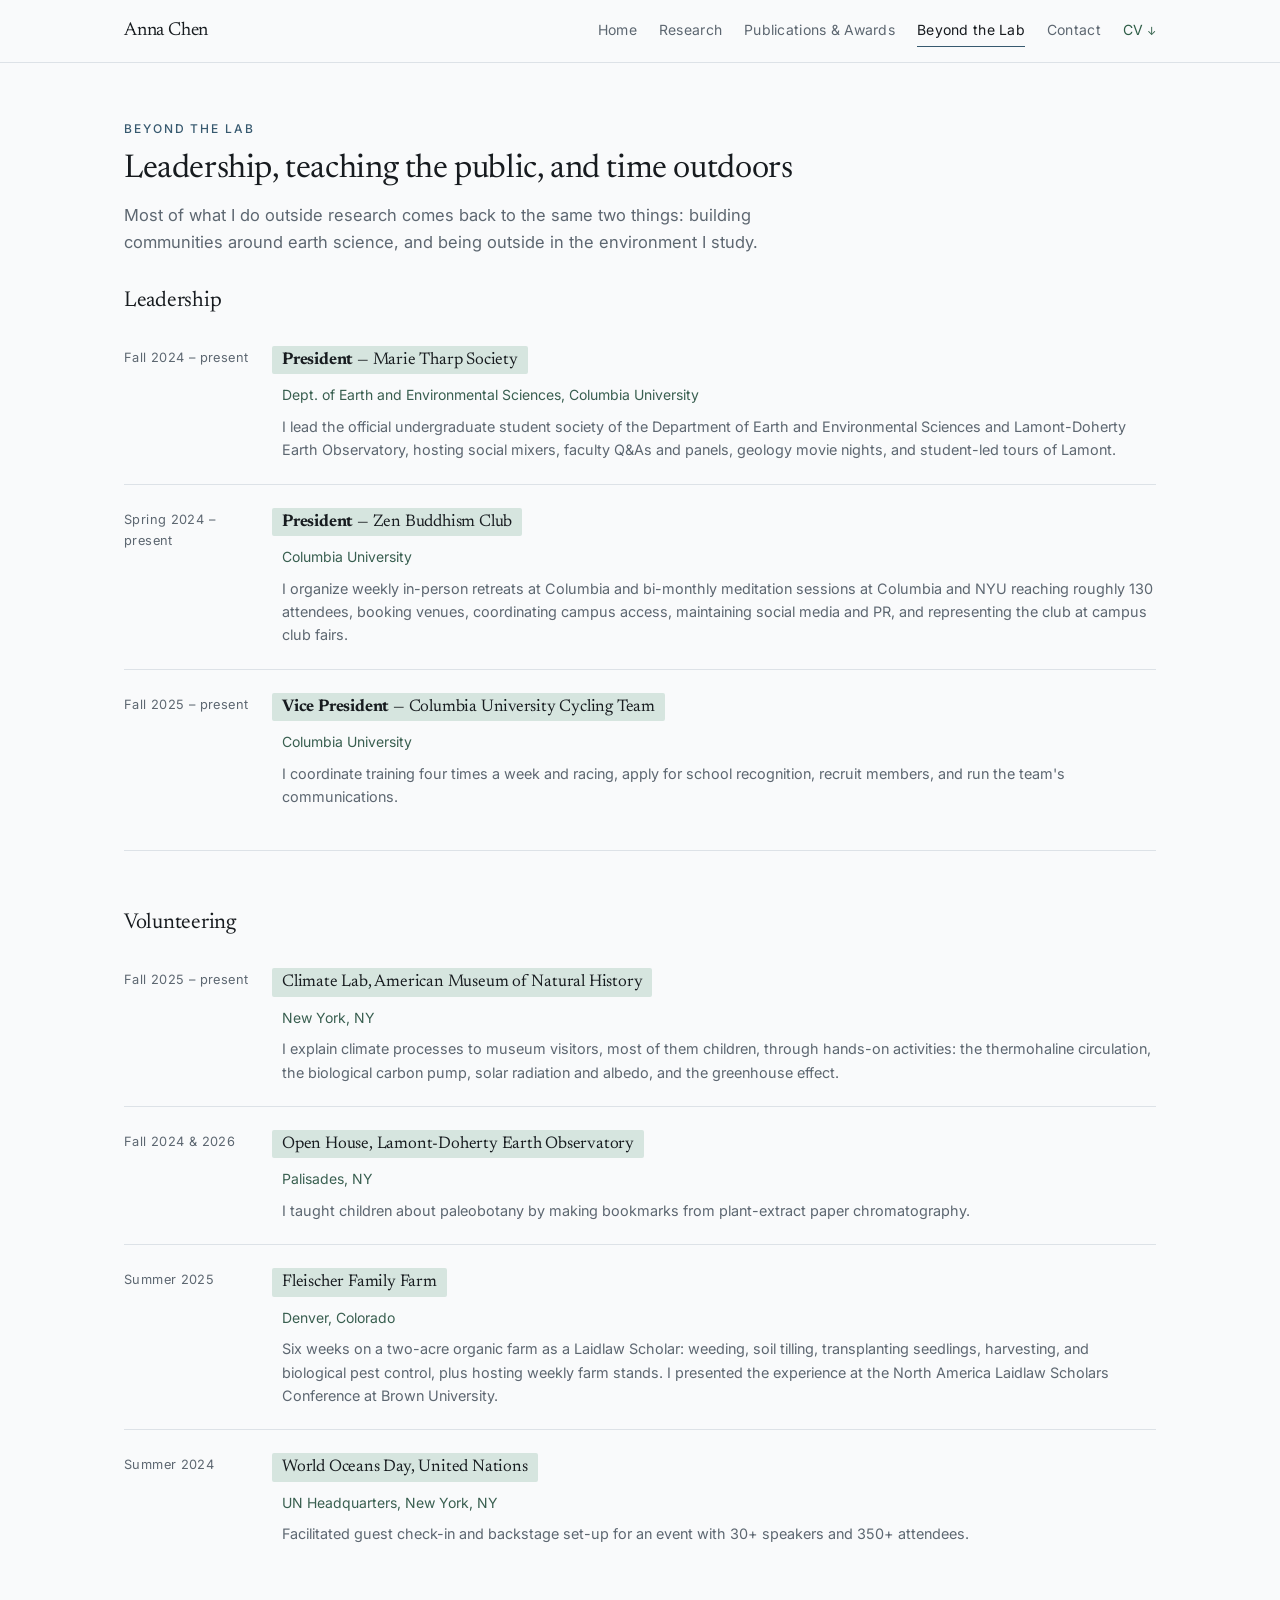
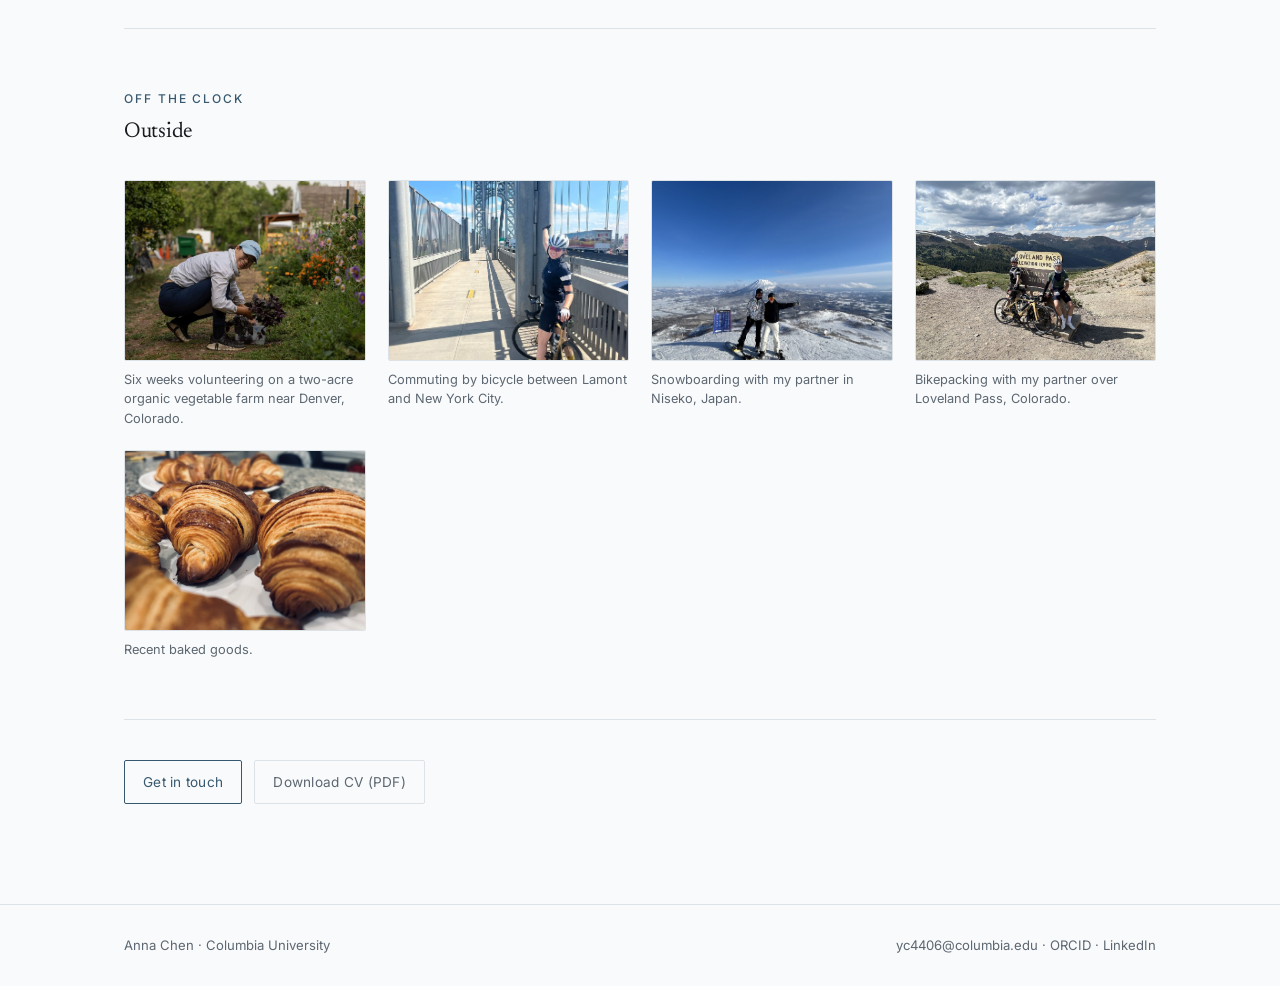
==== beyond.html @ fc453468 "Initialized personal website with Claude Opus 5 Pages: "index", "research", "publications", "beyond"" ====
<!DOCTYPE html>
<html lang="en" data-palette="lamont">
<head>
<meta charset="utf-8">
<meta name="viewport" content="width=device-width, initial-scale=1">
<title>Beyond the Lab — Anna Chen</title>
<meta name="description" content="Leadership and volunteering: Marie Tharp Society, Zen Buddhism Club, Columbia Cycling Team, American Museum of Natural History Climate Lab, and organic farming in Colorado.">
<link rel="icon" href="data:image/svg+xml,<svg xmlns='http://www.w3.org/2000/svg' viewBox='0 0 32 32'><text y='25' x='4' font-size='24'>🌊</text></svg>">
<link rel="preconnect" href="https://fonts.googleapis.com">
<link rel="preconnect" href="https://fonts.gstatic.com" crossorigin>
<link href="https://fonts.googleapis.com/css2?family=Newsreader:opsz,wght@6..72,300;6..72,400;6..72,500&family=Inter:wght@300;400;500;600&display=swap" rel="stylesheet">
<link rel="stylesheet" href="assets/style.css">
</head>
<body>
<a class="skip" href="#main">Skip to content</a>

<header class="site-header">
  <div class="wrap">
    <a class="wordmark" href="index.html">Anna Chen</a>
    <nav class="nav" aria-label="Main">
      <a href="index.html">Home</a>
      <a href="research.html">Research</a>
      <a href="publications.html">Publications &amp; Awards</a>
      <a href="beyond.html">Beyond the Lab</a>
      <a href="contact.html">Contact</a>
      <a class="cv-link" href="assets/docs/Anna_Chen_CV.pdf">CV</a>
    </nav>
  </div>
</header>

<main id="main">
<div class="wrap">

  <div class="sec-head" style="padding-top:56px">
    <div class="kicker">Beyond the lab</div>
    <h2>Leadership, teaching the public, and time outdoors</h2>
    <p>
      Most of what I do outside research comes back to the same two things: building communities
      around earth science, and being outside in the environment I study.
    </p>
  </div>

  <!-- ============ LEADERSHIP ============ -->
  <section style="padding-block:0 20px">
    <div class="sec-head" style="margin-bottom:8px">
      <h2 style="font-size:1.35rem">Leadership</h2>
    </div>

    <div class="entry">
      <div class="entry-date">Fall 2024 – present</div>
      <div>
        <h3><strong>President</strong> — Marie Tharp Society</h3>
        <div class="sub">Dept. of Earth and Environmental Sciences, Columbia University</div>
        <p>
          I lead the official undergraduate student society of the Department of Earth and
          Environmental Sciences and Lamont-Doherty Earth Observatory, hosting social mixers,
          faculty Q&amp;As and panels, geology movie nights, and student-led tours of Lamont.
        </p>
      </div>
    </div>

    <div class="entry">
      <div class="entry-date">Spring 2024 – present</div>
      <div>
        <h3><strong>President</strong> — Zen Buddhism Club</h3>
        <div class="sub">Columbia University</div>
        <p>
          I organize weekly in-person retreats at Columbia and bi-monthly meditation sessions at
          Columbia and NYU reaching roughly 130 attendees, booking venues, coordinating campus
          access, maintaining social media and PR, and representing the club at campus club fairs.
        </p>
      </div>
    </div>

    <div class="entry">
      <div class="entry-date">Fall 2025 – present</div>
      <div>
        <h3><strong>Vice President</strong> — Columbia University Cycling Team</h3>
        <div class="sub">Columbia University</div>
        <p>
          I coordinate training four times a week and racing, apply for school recognition, recruit
          members, and run the team's communications.
        </p>
      </div>
    </div>
  </section>

  <!-- ============ VOLUNTEERING ============ -->
  <section class="rule-top">
    <div class="sec-head" style="margin-bottom:8px">
      <h2 style="font-size:1.35rem">Volunteering</h2>
    </div>

    <div class="entry">
      <div class="entry-date">Fall 2025 – present</div>
      <div>
        <h3>Climate Lab, American Museum of Natural History</h3>
        <div class="sub">New York, NY</div>
        <p>
          I explain climate processes to museum visitors, most of them children, through hands-on
          activities: the thermohaline circulation, the biological carbon pump, solar radiation and
          albedo, and the greenhouse effect.
        </p>
      </div>
    </div>

    <div class="entry">
      <div class="entry-date">Fall 2024 &amp; 2026</div>
      <div>
        <h3>Open House, Lamont-Doherty Earth Observatory</h3>
        <div class="sub">Palisades, NY</div>
        <p>
          I taught children about paleobotany by making bookmarks from plant-extract paper
          chromatography.
        </p>
      </div>
    </div>

    <div class="entry">
      <div class="entry-date">Summer 2025</div>
      <div>
        <h3>Fleischer Family Farm</h3>
        <div class="sub">Denver, Colorado</div>
        <p>
          Six weeks on a two-acre organic farm as a Laidlaw Scholar: weeding, soil tilling,
          transplanting seedlings, harvesting, and biological pest control, plus hosting weekly farm
          stands. I presented the experience at the North America Laidlaw Scholars Conference at
          Brown University.
        </p>
      </div>
    </div>

    <div class="entry">
      <div class="entry-date">Summer 2024</div>
      <div>
        <h3>World Oceans Day, United Nations</h3>
        <div class="sub">UN Headquarters, New York, NY</div>
        <p>
          Facilitated guest check-in and backstage set-up for an event with 30+ speakers and 350+
          attendees.
        </p>
      </div>
    </div>
  </section>

  <!-- ============ PHOTOS ============ -->
  <section class="rule-top">
    <div class="sec-head">
      <div class="kicker">Off the clock</div>
      <h2 style="font-size:1.35rem">Outside</h2>
    </div>

    <div class="gallery">
      <div class="gal-item"><figure>
        <img src="assets/img/life-farm.jpg" alt="Anna transplanting seedlings on an organic vegetable farm in Colorado"
             data-zoom="assets/img/life-farm.jpg">
        <figcaption>Six weeks volunteering on a two-acre organic vegetable farm near Denver, Colorado.</figcaption>
      </figure></div>

      <div class="gal-item"><figure>
        <img src="assets/img/life-cycling.jpg" alt="Anna with her bicycle on the George Washington Bridge"
             data-zoom="assets/img/life-cycling.jpg">
        <figcaption>Commuting by bicycle between Lamont and New York City.</figcaption>
      </figure></div>

      <div class="gal-item"><figure>
        <img src="assets/img/life-snowboard.jpg" alt="Anna and her partner snowboarding in Niseko, Japan"
             data-zoom="assets/img/life-snowboard.jpg">
        <figcaption>Snowboarding with my partner in Niseko, Japan.</figcaption>
      </figure></div>

      <div class="gal-item"><figure>
        <img src="assets/img/life-bikepacking.jpg" alt="Anna and her partner with loaded bicycles at Loveland Pass, Colorado"
             data-zoom="assets/img/life-bikepacking.jpg">
        <figcaption>Bikepacking with my partner over Loveland Pass, Colorado.</figcaption>
      </figure></div>

      <div class="gal-item"><figure>
        <img src="assets/img/life-baking.jpg" alt="A tray of freshly baked croissants"
             data-zoom="assets/img/life-baking.jpg">
        <figcaption>Recent baked goods.</figcaption>
      </figure></div>
    </div>
  </section>

  <div style="padding-block:10px 60px" class="rule-top">
    <div class="btn-row">
      <a class="btn" href="contact.html">Get in touch</a>
      <a class="btn btn-quiet" href="assets/docs/Anna_Chen_CV.pdf">Download CV (PDF)</a>
    </div>
  </div>

</div>
</main>

<footer class="site-footer">
  <div class="wrap">
    <div>Anna Chen · Columbia University</div>
    <div>
      <a href="mailto:yc4406@columbia.edu">yc4406@columbia.edu</a> ·
      <a href="https://orcid.org/0009-0008-9717-116X">ORCID</a> ·
      <a href="https://www.linkedin.com/in/anna-yiyu-chen/">LinkedIn</a>
    </div>
  </div>
</footer>

<script src="assets/site.js"></script>
</body>
</html>
---- assets/style.css ----
/* ============================================================
   Anna Chen — personal site
   One stylesheet. Palettes are CSS variables; swap via
   <html data-palette="oxide|lamont|umber|bordeaux|graphite">
   ============================================================ */

/* ---------- Palettes: light ---------- */
:root,
:root[data-palette="oxide"] {
  --bg:#FBF9F6; --bg2:#F3EFE9; --text:#1E1A17; --text2:#6B615A;
  --accent:#9A4A31; --accent2:#7A3823; --rule:#E4DDD4; --shadow:26 20 15;
}
:root[data-palette="lamont"] {
  --bg:#F9FAFB; --bg2:#EFF2F4; --text:#171B1F; --text2:#5D6771;
  --accent:#37596F; --accent2:#24404F; --rule:#DDE2E7; --shadow:15 20 26;
}
:root[data-palette="umber"] {
  --bg:#FAF7F1; --bg2:#F1EBE0; --text:#221D16; --text2:#6D6355;
  --accent:#7A5A34; --accent2:#5D4526; --rule:#E5DCCD; --shadow:26 22 15;
}
:root[data-palette="bordeaux"] {
  --bg:#FBF9F9; --bg2:#F2EDEE; --text:#191517; --text2:#675C60;
  --accent:#74303E; --accent2:#59222E; --rule:#E6DDDF; --shadow:25 18 20;
}
:root[data-palette="graphite"] {
  --bg:#F8F8F7; --bg2:#EEEEEC; --text:#16181A; --text2:#5F6467;
  --accent:#3B4348; --accent2:#23292D; --rule:#E1E1DE; --shadow:18 20 21;
}

/* ---------- Palettes: dark (system preference) ---------- */
@media (prefers-color-scheme: dark) {
  :root:not([data-theme="light"]),
  :root[data-palette="oxide"]:not([data-theme="light"]) {
    --bg:#171513; --bg2:#201D1A; --text:#ECE7E1; --text2:#A79C93;
    --accent:#CE8163; --accent2:#E2A085; --rule:#312C27; --shadow:0 0 0;
  }
  :root[data-palette="lamont"]:not([data-theme="light"]) {
    --bg:#121517; --bg2:#1A1E21; --text:#E7EBEE; --text2:#97A2AB;
    --accent:#86ADC5; --accent2:#A4C4D8; --rule:#282D31; --shadow:0 0 0;
  }
  :root[data-palette="umber"]:not([data-theme="light"]) {
    --bg:#16140F; --bg2:#1E1B16; --text:#EBE5DA; --text2:#A69B8A;
    --accent:#C59C66; --accent2:#D8B584; --rule:#2F2B23; --shadow:0 0 0;
  }
  :root[data-palette="bordeaux"]:not([data-theme="light"]) {
    --bg:#151213; --bg2:#1D1919; --text:#EBE6E7; --text2:#A2969A;
    --accent:#BC7986; --accent2:#CE95A0; --rule:#2E2829; --shadow:0 0 0;
  }
  :root[data-palette="graphite"]:not([data-theme="light"]) {
    --bg:#131415; --bg2:#1B1C1E; --text:#E9EAEB; --text2:#9A9FA3;
    --accent:#AEB8BD; --accent2:#C7CFD3; --rule:#2A2C2E; --shadow:0 0 0;
  }
}

/* ---------- Secondary accent: dark forest green ----------
   Used for links, headings, funding/fellowship tags, and the
   location/type line of each presentation. Independent of palette. */
:root { --sec:#2E5D46; --sec2:#20452F; }
@media (prefers-color-scheme: dark) {
  :root:not([data-theme="light"]) { --sec:#7FB396; --sec2:#9BC7AC; }
}

/* ---------- Reset & base ---------- */
*, *::before, *::after { box-sizing: border-box; }
html { -webkit-text-size-adjust: 100%; scroll-behavior: smooth; }
body {
  margin: 0;
  background: var(--bg);
  color: var(--text);
  font-family: Inter, -apple-system, BlinkMacSystemFont, "Segoe UI", Helvetica, Arial, sans-serif;
  font-size: 16.5px;
  line-height: 1.62;
  -webkit-font-smoothing: antialiased;
  font-feature-settings: "kern" 1;
}
img { max-width: 100%; display: block; }
a { color: var(--sec); text-decoration: none; }
a:hover { color: var(--sec2); text-decoration: underline; text-underline-offset: 3px; }
h1, h2, h3, h4 {
  font-family: Newsreader, "Iowan Old Style", "Palatino Linotype", Palatino, Georgia, serif;
  font-weight: 400;
  letter-spacing: -0.012em;
  line-height: 1.2;
  margin: 0;
}
p { margin: 0 0 1.05em; }
::selection { background: var(--accent); color: var(--bg); }

/* ---------- Layout ---------- */
.wrap { width: 100%; max-width: 1080px; margin: 0 auto; padding-inline: 24px; }
.narrow { max-width: 760px; }
section { padding-block: 60px; }
.rule-top { border-top: 1px solid var(--rule); }

/* ---------- Header ---------- */
.site-header {
  position: sticky; top: 0; z-index: 50;
  background: color-mix(in srgb, var(--bg) 88%, transparent);
  backdrop-filter: saturate(1.4) blur(10px);
  border-bottom: 1px solid var(--rule);
}
.site-header .wrap {
  display: flex; align-items: center; justify-content: space-between;
  gap: 20px; min-height: 62px;
}
.wordmark {
  font-family: Newsreader, "Iowan Old Style", Palatino, Georgia, serif;
  font-size: 1.18rem; color: var(--text); letter-spacing: -0.01em;
}
.wordmark:hover { text-decoration: none; color: var(--accent); }
.nav { display: flex; align-items: center; gap: 22px; flex-wrap: wrap; }
.nav a {
  color: var(--text2); font-size: 0.875rem; letter-spacing: 0.02em;
  padding-block: 4px; border-bottom: 1px solid transparent;
}
.nav a:hover { color: var(--text); text-decoration: none; border-bottom-color: var(--accent); }
.nav a[aria-current="page"] { color: var(--text); border-bottom-color: var(--accent); }
.nav a.cv-link { color: var(--sec); }
.nav a.cv-link::after { content: " ↓"; font-size: 0.8em; }

/* ---------- Hero ---------- */
.hero { padding-block: 76px 56px; }
.hero-grid {
  display: grid; grid-template-columns: minmax(0,1.45fr) minmax(0,1fr);
  gap: 56px; align-items: start;
}
.hero h1 { font-size: clamp(2.5rem, 6vw, 3.65rem); line-height: 1.06; margin-bottom: 6px; }
.hero h1 .cn {
  display: block; font-size: 0.5em; letter-spacing: 0.14em;
  color: var(--text2); margin-top: 12px; font-weight: 300;
}
.eyebrow {
  font-size: 0.775rem; letter-spacing: 0.15em; text-transform: uppercase;
  color: var(--accent); margin-bottom: 20px; font-weight: 500;
}
.lede { font-size: 1.1rem; color: var(--text2); max-width: 54ch; }
.lede strong { color: var(--text); font-weight: 500; }
.portrait {
  width: 100%; height: auto; border-radius: 2px; aspect-ratio: 1/1; object-fit: cover;
  object-position: center 22%; border: 1px solid var(--rule);
}
.portrait-cap {
  font-size: 0.775rem; color: var(--text2); margin-top: 10px; line-height: 1.5;
}

/* ---------- Buttons ---------- */
.btn-row { display: flex; flex-wrap: wrap; gap: 12px; margin-top: 30px; }
.btn {
  display: inline-flex; align-items: center; gap: 8px;
  font-size: 0.85rem; letter-spacing: 0.02em;
  padding: 10px 18px; border-radius: 2px;
  border: 1px solid var(--accent); color: var(--accent);
  background: transparent; transition: background .16s, color .16s;
}
.btn:hover { background: var(--accent); color: var(--bg); text-decoration: none; }
.btn-solid { background: var(--accent); color: var(--bg); }
.btn-solid:hover { background: var(--accent2); border-color: var(--accent2); color: var(--bg); }
.btn-quiet { border-color: var(--rule); color: var(--text2); }
.btn-quiet:hover { background: var(--bg2); color: var(--text); border-color: var(--text2); }

/* ---------- Section headings ---------- */
.sec-head { margin-bottom: 34px; }
.sec-head h2 { font-size: clamp(1.6rem, 3.4vw, 2.05rem); }
.sec-head .kicker {
  font-size: 0.75rem; letter-spacing: 0.16em; text-transform: uppercase;
  color: var(--accent); margin-bottom: 12px; font-weight: 500;
}
.sec-head p { color: var(--text2); max-width: 66ch; margin-top: 12px; }

/* ---------- Research-interests diagram ---------- */
.diagram-block { background: var(--bg2); border: 1px solid var(--rule); border-radius: 3px;
  padding: 26px 26px 20px; max-width: 760px; margin-inline: auto; }
.diagram-block svg { width: 100%; height: auto; }
.diagram-cap { font-size: 0.8rem; color: var(--text2); margin: 16px 0 0; line-height: 1.55; }
.svg-line { fill: none; stroke: var(--accent); stroke-width: 1.4; }
.svg-line-soft { fill: none; stroke: var(--text2); stroke-width: 1; }
.svg-fill { fill: var(--accent); }
.svg-fill-soft { fill: var(--text2); }
.svg-band { fill: var(--accent); opacity: 0.06; }
.svg-label { fill: var(--text); font-family: Inter, system-ui, sans-serif; font-size: 17px; }
.svg-label-sm { fill: var(--text2); font-family: Inter, system-ui, sans-serif; font-size: 15px; letter-spacing: 0.04em; }
.svg-num { fill: var(--bg); font-family: Inter, system-ui, sans-serif; font-size: 13.5px; font-weight: 600; }

/* ---------- Skills ---------- */
.skills-grid {
  display: grid; grid-template-columns: repeat(auto-fit, minmax(210px, 1fr)); gap: 30px 40px;
}
.skill-col h3 {
  font-size: 0.78rem; letter-spacing: 0.14em; text-transform: uppercase;
  color: var(--accent); font-family: Inter, system-ui, sans-serif; font-weight: 600;
  margin-bottom: 12px;
}
.skill-col ul { list-style: none; margin: 0; padding: 0; }
.skill-col li { padding: 5px 0; border-bottom: 1px solid var(--rule); font-size: 0.925rem; }
.skill-col li:last-child { border-bottom: 0; }
.skill-col li span { color: var(--text2); font-size: 0.86em; }

/* ---------- Research projects ---------- */
.project { padding-block: 56px; border-top: 1px solid var(--rule); }
.project:first-of-type { border-top: 0; padding-top: 8px; }
.proj-num {
  font-family: Newsreader, Georgia, serif; font-size: 0.95rem;
  color: var(--accent); letter-spacing: 0.1em; margin-bottom: 10px;
}
.project h2 { font-size: clamp(1.42rem, 3vw, 1.85rem); max-width: 46ch; }
.proj-meta {
  margin-top: 18px; display: flex; flex-wrap: wrap; gap: 8px 26px;
  font-size: 0.83rem; color: var(--text2);
}
.proj-meta b { font-weight: 500; color: var(--text); }
.tags { display: flex; flex-wrap: wrap; gap: 7px; margin-top: 16px; }
.tag {
  font-size: 0.72rem; letter-spacing: 0.06em; text-transform: uppercase;
  padding: 4px 10px; border: 1px solid var(--rule); border-radius: 2px;
  color: var(--text2); background: var(--bg2);
}
.tag-accent { color: var(--accent); border-color: color-mix(in srgb, var(--accent) 35%, var(--rule)); }
.tag-fund {
  color: var(--sec); border-color: color-mix(in srgb, var(--sec) 38%, var(--rule));
  background: color-mix(in srgb, var(--sec) 7%, var(--bg2));
}
.proj-body { display: grid; grid-template-columns: minmax(0,1fr) minmax(0,1fr); gap: 44px; margin-top: 30px; }
.role-box { border-left: 2px solid var(--accent); padding-left: 20px; }
.role-box h3 {
  font-size: 0.78rem; letter-spacing: 0.14em; text-transform: uppercase;
  color: var(--accent); font-family: Inter, system-ui, sans-serif; font-weight: 600; margin-bottom: 10px;
}
.role-box p { font-size: 0.95rem; }

/* ---------- Figures & media ---------- */
.fig { margin: 30px 0 0; }
.fig-frame {
  border: 1px solid var(--rule); background: #fff; border-radius: 2px;
  padding: 10px; cursor: zoom-in; transition: border-color .16s;
}
.fig-frame:hover { border-color: var(--accent); }
.fig-frame img { width: 100%; }
.fig figcaption { font-size: 0.78rem; color: var(--text2); margin-top: 10px; line-height: 1.55; }
.fig-two { display: grid; grid-template-columns: 1fr 1fr; gap: 14px; }
.zoom-hint {
  font-size: 0.72rem; letter-spacing: 0.06em; color: var(--text2);
  text-transform: uppercase; margin-top: 8px;
}

/* ---------- Resource row (abstract / poster / data) ---------- */
.resources { margin-top: 34px; border-top: 1px solid var(--rule); padding-top: 24px; }
.resources h3 {
  font-size: 0.78rem; letter-spacing: 0.14em; text-transform: uppercase;
  color: var(--text2); font-family: Inter, system-ui, sans-serif; font-weight: 600; margin-bottom: 16px;
}
.res-grid { display: grid; grid-template-columns: minmax(0,1.32fr) minmax(0,1fr); gap: 34px; align-items: start; }
.res-right { display: flex; flex-direction: column; gap: 26px; }
.res-list { margin: 8px 0 0; padding-left: 17px; font-size: 0.8rem; color: var(--text2); line-height: 1.5; }
.res-list li { margin-bottom: 6px; }
.res-list li::marker { color: var(--sec); }
.res-heading { font-size: 0.8rem; color: var(--text); font-weight: 500; margin: 0; }
.poster-card { }
.poster-thumb {
  border: 1px solid var(--rule); border-radius: 2px; overflow: hidden;
  background: #fff; cursor: zoom-in; display: block; transition: border-color .16s;
  aspect-ratio: 1140/1000;
}
.poster-thumb:hover { border-color: var(--accent); }
.poster-thumb img { width: 100%; height: 100%; object-fit: cover; object-position: top center; }
.poster-label { font-size: 0.8rem; color: var(--text2); margin-top: 9px; line-height: 1.5; }
.poster-label a { font-size: 0.95em; }

/* ---------- Abstract toggle ---------- */
details.abstract {
  border: 1px solid var(--rule); border-radius: 2px; background: var(--bg2);
  padding: 0; margin-top: 4px;
}
details.abstract > summary {
  list-style: none; cursor: pointer; padding: 13px 16px;
  font-size: 0.83rem; letter-spacing: 0.03em; color: var(--accent);
  display: flex; align-items: center; gap: 9px; user-select: none;
}
details.abstract > summary::-webkit-details-marker { display: none; }
details.abstract > summary::before {
  content: "+"; font-size: 1.05rem; line-height: 1; width: 13px;
  display: inline-block; text-align: center;
}
details.abstract[open] > summary::before { content: "–"; }
details.abstract[open] > summary { border-bottom: 1px solid var(--rule); }
.abstract-body { padding: 16px; font-size: 0.9rem; color: var(--text2); }
.abstract-body p:last-child { margin-bottom: 0; }
.abstract-body .session {
  font-size: 0.78rem; color: var(--text2); border-top: 1px solid var(--rule);
  padding-top: 12px; margin-top: 14px;
}
.abstract-body .session b { color: var(--text); font-weight: 500; }

/* ---------- Entry lists (pubs, awards, activities) ---------- */
.entry { padding: 22px 0; border-bottom: 1px solid var(--rule); display: grid;
  grid-template-columns: 130px minmax(0,1fr); gap: 10px 28px; }
.entry:last-child { border-bottom: 0; }
.entry-date { font-size: 0.8rem; color: var(--text2); letter-spacing: 0.03em; padding-top: 3px; }
.entry h3 {
  font-size: 1.06rem; margin-bottom: 10px; color: var(--text);
  display: inline-block; border-radius: 2px;
  padding: 4px 10px; margin-left: -10px;
  background: color-mix(in srgb, #2E7D57 17%, var(--bg));
}
@media (prefers-color-scheme: dark) {
  :root:not([data-theme="light"]) .entry h3 {
    background: color-mix(in srgb, #7FB396 18%, var(--bg));
  }
}
.entry .sub {
  font-size: 0.875rem; margin-bottom: 8px;
  color: color-mix(in srgb, var(--sec) 76%, var(--text2));
}
.entry .sub .amount { color: var(--text2); }
.entry p { font-size: 0.9rem; color: var(--text2); margin-bottom: 0; }
.entry ul { margin: 8px 0 0; padding-left: 18px; font-size: 0.9rem; color: var(--text2); }
.entry ul li { margin-bottom: 4px; }
.citation { font-size: 0.94rem; line-height: 1.6; }
.citation b { font-weight: 600; color: var(--text); }
.status {
  display: inline-block; font-size: 0.7rem; letter-spacing: 0.07em; text-transform: uppercase;
  color: var(--accent); border: 1px solid color-mix(in srgb, var(--accent) 35%, var(--rule));
  padding: 2px 8px; border-radius: 2px; margin-left: 2px; vertical-align: 2px;
}
.amount { color: var(--text2); font-size: 0.9em; }

/* ---------- Photo gallery ---------- */
.gallery { display: grid; grid-template-columns: repeat(auto-fit, minmax(230px, 1fr)); gap: 22px; }
.gal-item figure { margin: 0; }
.gal-item img {
  width: 100%; aspect-ratio: 4/3; object-fit: cover; border-radius: 2px;
  border: 1px solid var(--rule); cursor: zoom-in; transition: border-color .16s;
}
.gal-item img:hover { border-color: var(--accent); }
.gal-item figcaption { font-size: 0.8rem; color: var(--text2); margin-top: 9px; line-height: 1.5; }
.gallery-tall .gal-item img { aspect-ratio: 3/4; }

/* ---------- Contact ---------- */
.contact-grid { display: grid; grid-template-columns: repeat(auto-fit, minmax(240px,1fr)); gap: 34px; }
.contact-block h3 {
  font-size: 0.78rem; letter-spacing: 0.14em; text-transform: uppercase;
  color: var(--accent); font-family: Inter, system-ui, sans-serif; font-weight: 600; margin-bottom: 12px;
}
.contact-block p { font-size: 0.95rem; color: var(--text2); }
.contact-block a { word-break: break-word; }

/* ---------- Footer ---------- */
.site-footer {
  border-top: 1px solid var(--rule); padding-block: 30px; margin-top: 40px;
  font-size: 0.82rem; color: var(--text2);
}
.site-footer .wrap { display: flex; flex-wrap: wrap; gap: 12px 26px; justify-content: space-between; }
.site-footer a { color: var(--text2); }
.site-footer a:hover { color: var(--sec); }

/* ---------- Lightbox ---------- */
.lightbox {
  position: fixed; inset: 0; z-index: 100;
  background: rgba(12,10,9,0.93);
  display: flex; align-items: center; justify-content: center;
  padding: 28px; overflow: auto;
}
.lightbox img { max-width: 100%; max-height: 92vh; width: auto; object-fit: contain; border-radius: 2px; }
.lightbox.zoomed { align-items: flex-start; justify-content: flex-start; cursor: zoom-out; }
.lightbox.zoomed img { max-width: none; max-height: none; width: 2400px; }
.lb-close {
  position: fixed; top: 16px; right: 20px; z-index: 101;
  background: none; border: 1px solid rgba(255,255,255,0.35); color: #fff;
  font-size: 0.8rem; letter-spacing: 0.08em; padding: 7px 14px; border-radius: 2px;
  cursor: pointer; font-family: Inter, system-ui, sans-serif;
}
.lb-close:hover { border-color: #fff; }
.lb-hint {
  position: fixed; bottom: 18px; left: 50%; transform: translateX(-50%);
  color: rgba(255,255,255,0.6); font-size: 0.75rem; letter-spacing: 0.06em;
  font-family: Inter, system-ui, sans-serif;
}

/* ---------- Skip link ---------- */
.skip {
  position: absolute; left: -9999px; top: 0; background: var(--accent); color: var(--bg);
  padding: 10px 16px; z-index: 200;
}
.skip:focus { left: 8px; top: 8px; }
:focus-visible { outline: 2px solid var(--accent); outline-offset: 3px; }

/* ---------- Responsive ---------- */
@media (max-width: 900px) {
  .hero-grid { grid-template-columns: 1fr; gap: 36px; }
  .portrait { max-width: 340px; }
  .proj-body { grid-template-columns: 1fr; gap: 26px; }
  .res-grid { grid-template-columns: 1fr; gap: 28px; }
}
@media (max-width: 640px) {
  body { font-size: 16px; }
  section { padding-block: 44px; }
  .hero { padding-block: 46px 34px; }
  .wrap { padding-inline: 18px; }
  .site-header .wrap { flex-direction: column; align-items: flex-start; gap: 6px; padding-block: 10px; }
  .nav { gap: 16px; }
  .entry { grid-template-columns: 1fr; gap: 4px; }
  .entry-date { padding-top: 0; }
  .fig-two { grid-template-columns: 1fr; }
  .lightbox { padding: 12px; }
}

@media print {
  .site-header, .site-footer, .palette-bar, .lightbox { display: none !important; }
  body { background: #fff; color: #000; }
}
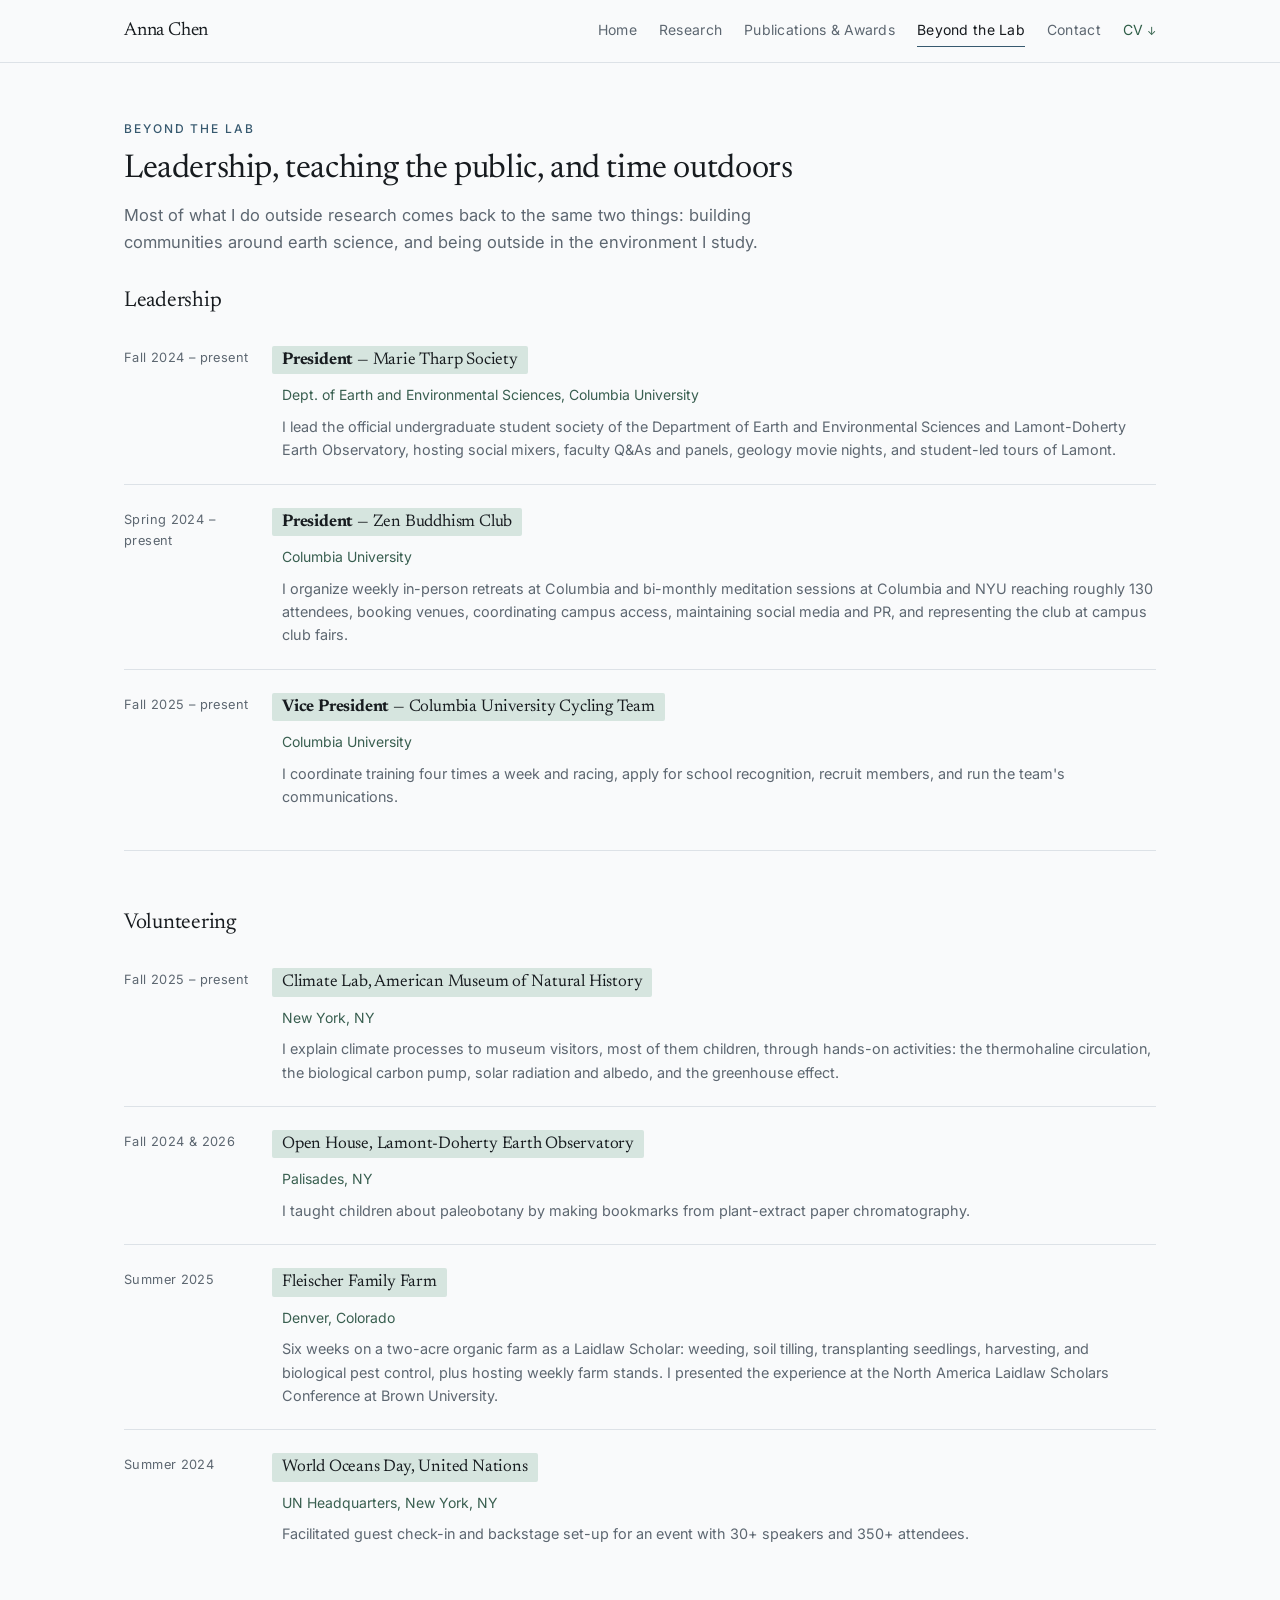
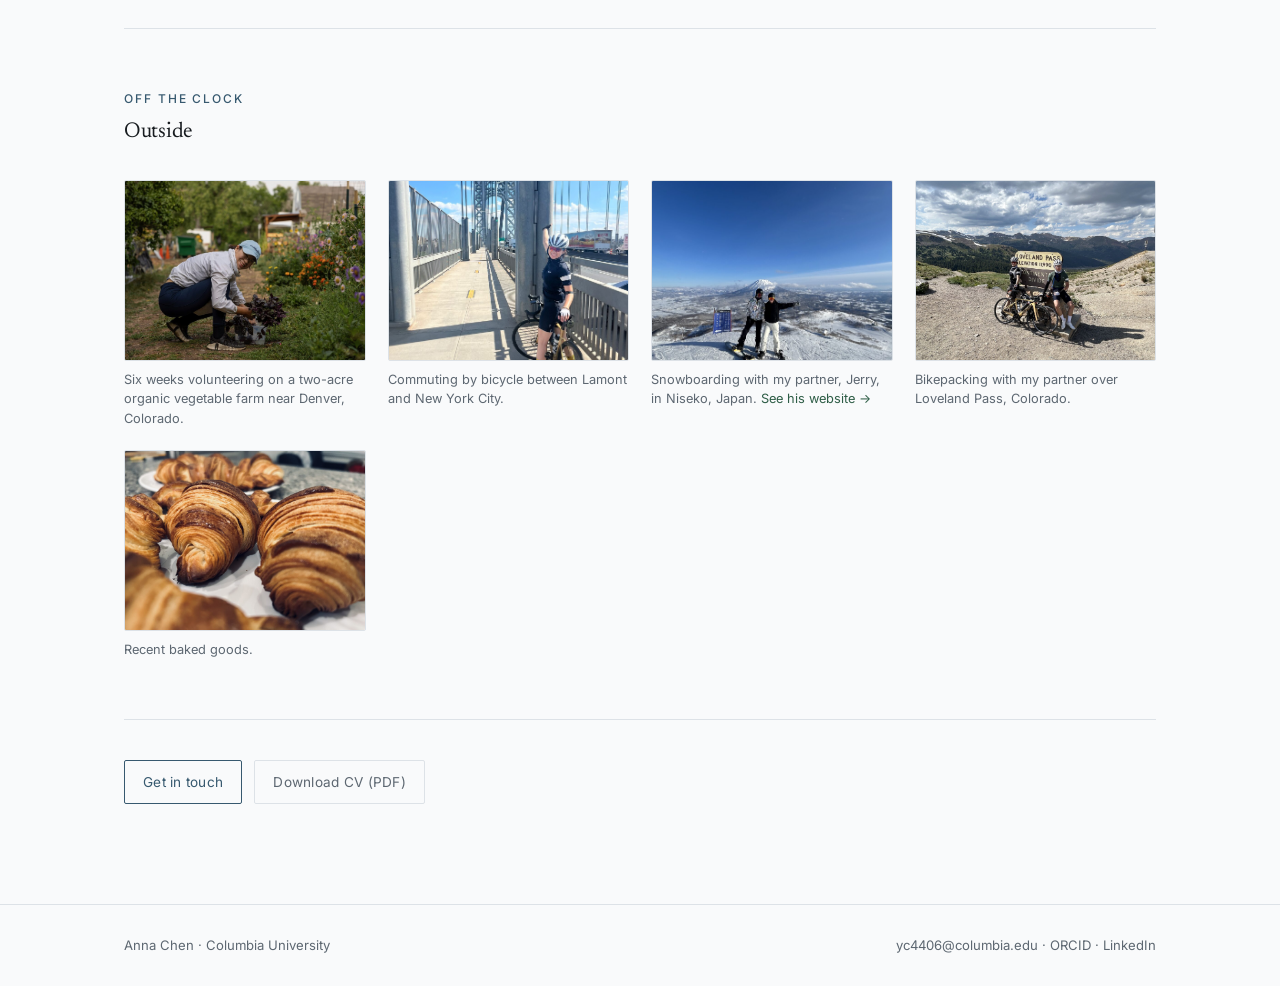
==== commit 6181b092: "added link to jerry's website, etc." ====
--- a/beyond.html
+++ b/beyond.html
@@ -166,7 +166,8 @@
       <div class="gal-item"><figure>
         <img src="assets/img/life-snowboard.jpg" alt="Anna and her partner snowboarding in Niseko, Japan"
              data-zoom="assets/img/life-snowboard.jpg">
-        <figcaption>Snowboarding with my partner in Niseko, Japan.</figcaption>
+        <figcaption>Snowboarding with my partner, Jerry, in Niseko, Japan. <a href="https://jerry-haoyu.github.io/">See his website →</a>
+        </figcaption>
       </figure></div>
 
       <div class="gal-item"><figure>
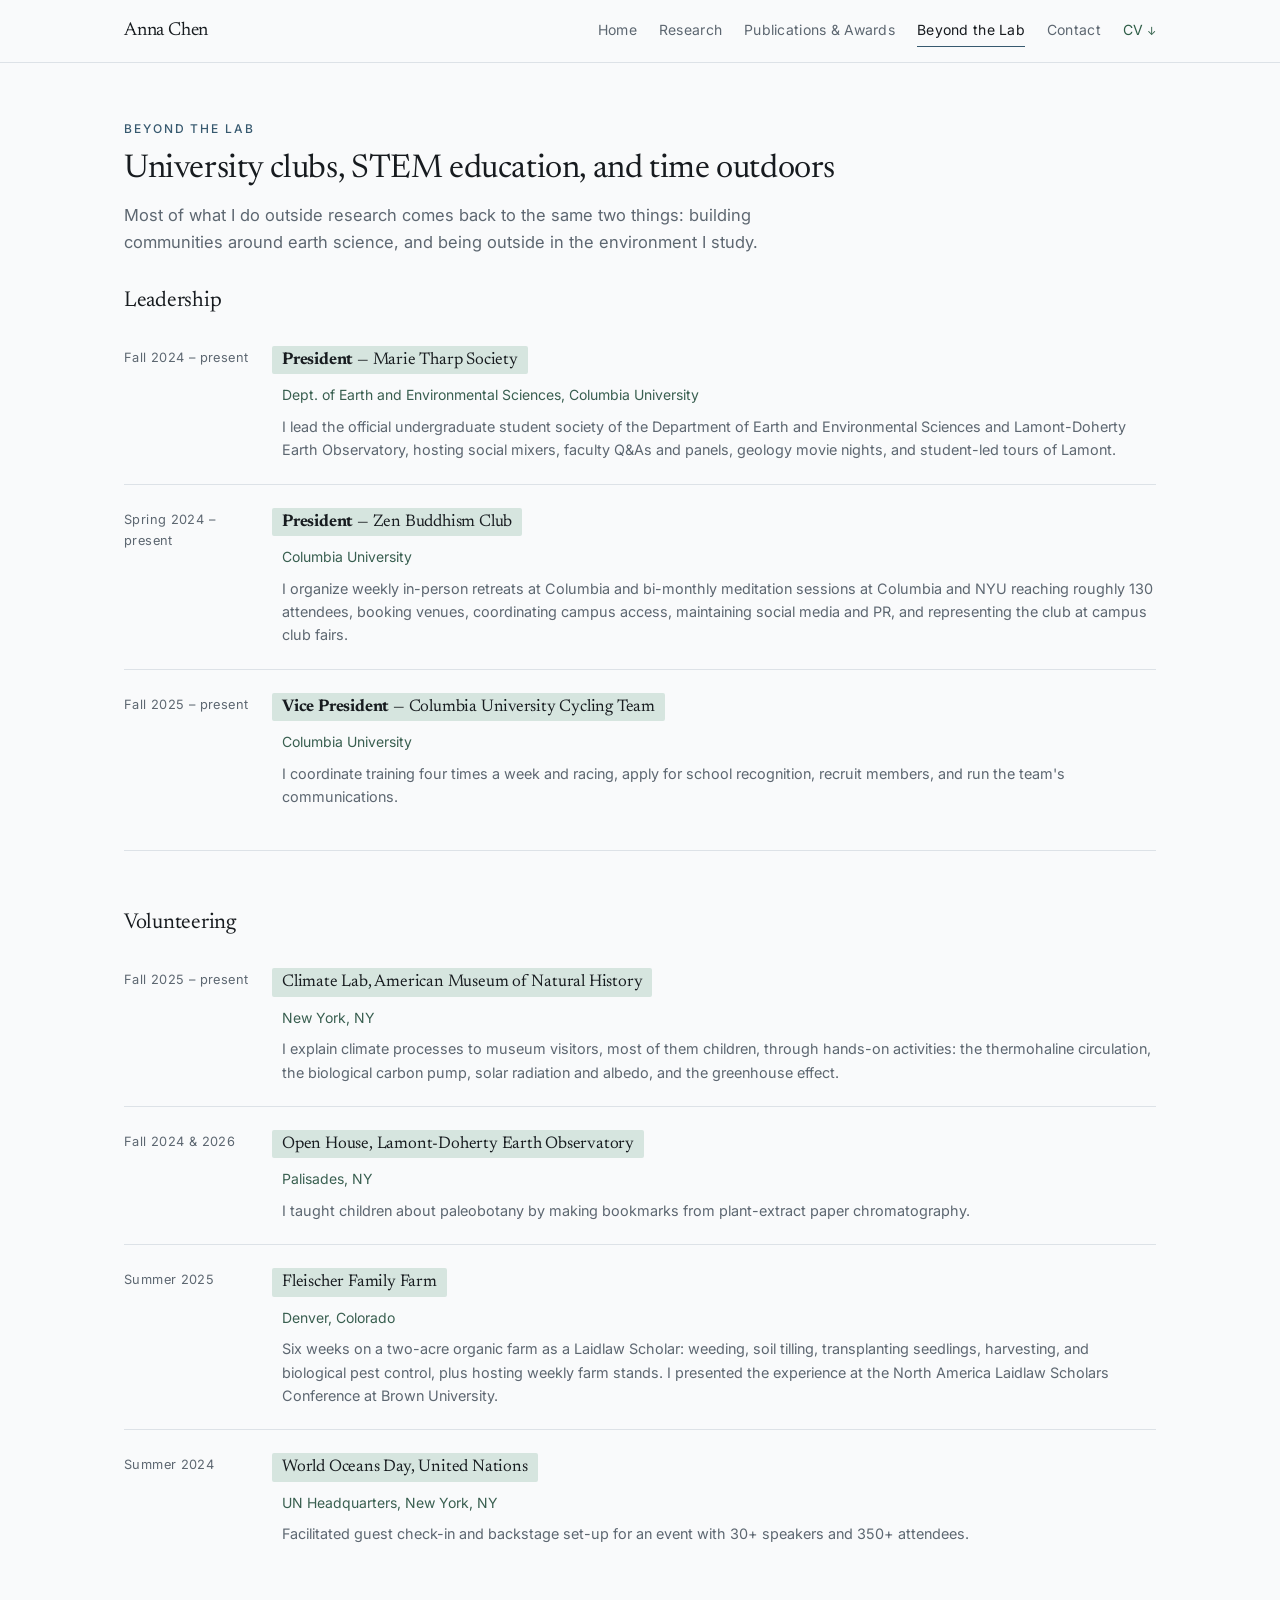
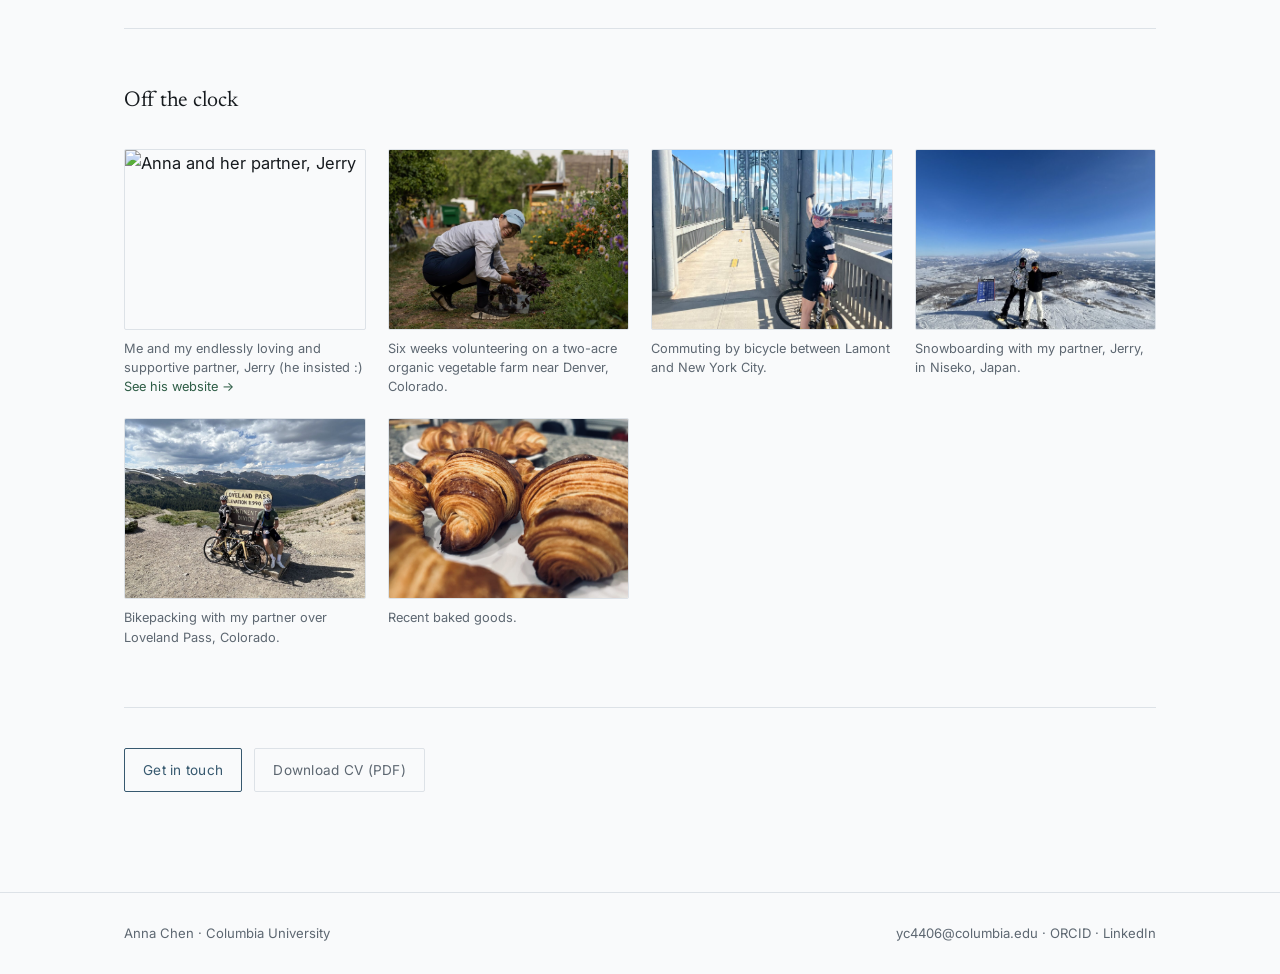
==== commit 42dcf370: "added jerry photo and other minor edits" ====
--- a/beyond.html
+++ b/beyond.html
@@ -33,7 +33,7 @@
 
   <div class="sec-head" style="padding-top:56px">
     <div class="kicker">Beyond the lab</div>
-    <h2>Leadership, teaching the public, and time outdoors</h2>
+    <h2>University clubs, STEM education, and time outdoors</h2>
     <p>
       Most of what I do outside research comes back to the same two things: building communities
       around earth science, and being outside in the environment I study.
@@ -146,11 +146,16 @@
   <!-- ============ PHOTOS ============ -->
   <section class="rule-top">
     <div class="sec-head">
-      <div class="kicker">Off the clock</div>
-      <h2 style="font-size:1.35rem">Outside</h2>
+      <h2 style="font-size:1.35rem">Off the clock</h2>
     </div>
 
     <div class="gallery">
+      <div class="gal-item"><figure>
+        <img src="assets/img/life-jerry.jpg" alt="Anna and her partner, Jerry"
+             data-zoom="assets/img/life-jerry.jpg">
+        <figcaption>Me and my endlessly loving and supportive partner, Jerry (he insisted :) <a href="https://jerry-haoyu.github.io/">See his website →</a></figcaption>
+      </figure></div>
+
       <div class="gal-item"><figure>
         <img src="assets/img/life-farm.jpg" alt="Anna transplanting seedlings on an organic vegetable farm in Colorado"
              data-zoom="assets/img/life-farm.jpg">
@@ -166,7 +171,7 @@
       <div class="gal-item"><figure>
         <img src="assets/img/life-snowboard.jpg" alt="Anna and her partner snowboarding in Niseko, Japan"
              data-zoom="assets/img/life-snowboard.jpg">
-        <figcaption>Snowboarding with my partner, Jerry, in Niseko, Japan. <a href="https://jerry-haoyu.github.io/">See his website →</a>
+        <figcaption>Snowboarding with my partner, Jerry, in Niseko, Japan.
         </figcaption>
       </figure></div>
 
